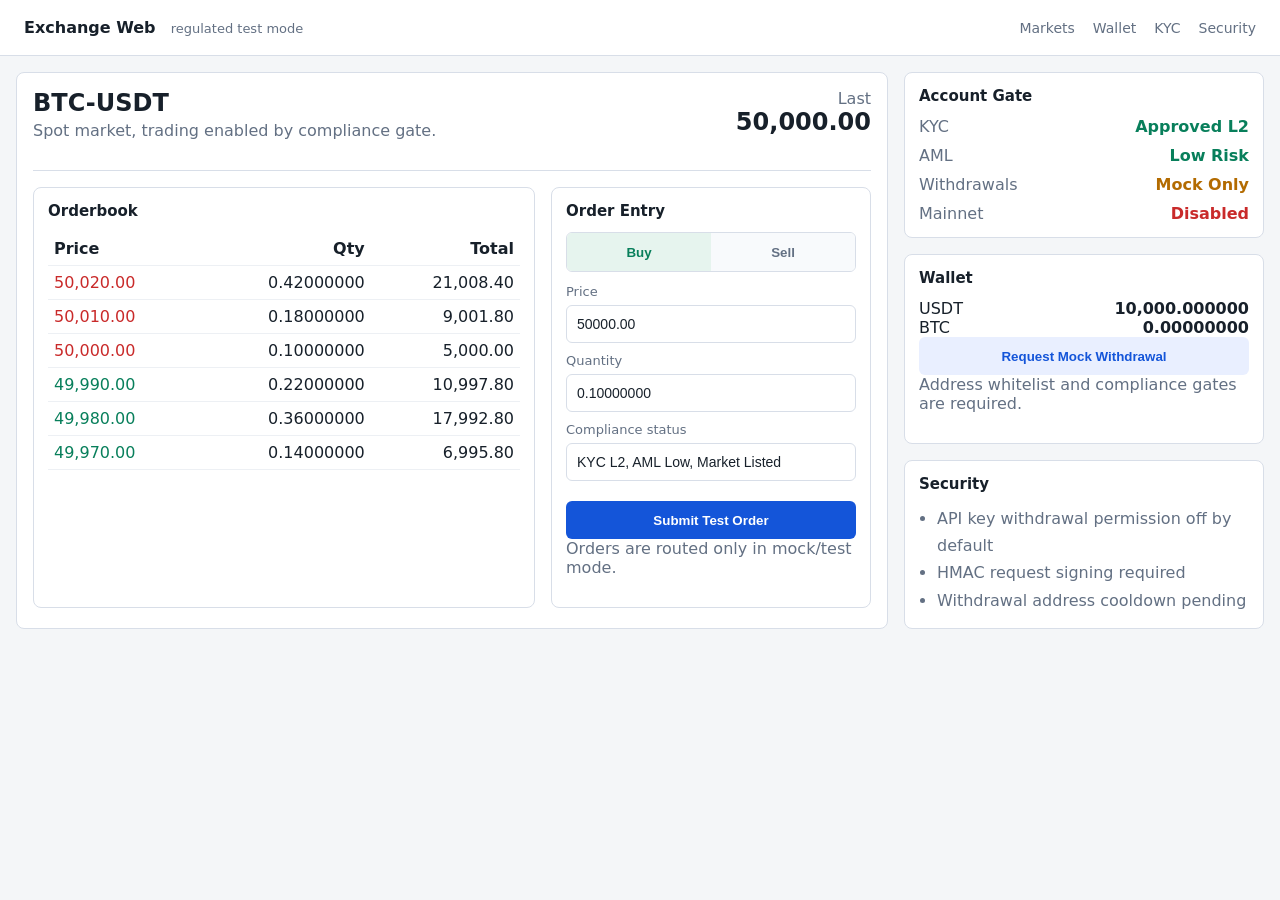
==== apps/web/index.html @ 59680c6b "Add regulated product shells and CI evidence" ====
<!doctype html>
<html lang="en">
  <head>
    <meta charset="utf-8" />
    <meta name="viewport" content="width=device-width, initial-scale=1" />
    <title>Exchange Web Console</title>
    <link rel="stylesheet" href="./styles.css" />
  </head>
  <body>
    <header class="topbar">
      <div>
        <strong>Exchange Web</strong>
        <span class="env">regulated test mode</span>
      </div>
      <nav>
        <a href="#markets">Markets</a>
        <a href="#wallet">Wallet</a>
        <a href="#kyc">KYC</a>
        <a href="#security">Security</a>
      </nav>
    </header>

    <main class="layout">
      <section class="market-panel" id="markets">
        <div class="panel-header">
          <div>
            <h1>BTC-USDT</h1>
            <p>Spot market, trading enabled by compliance gate.</p>
          </div>
          <div class="price-block">
            <span class="label">Last</span>
            <strong id="last-price">50,000.00</strong>
          </div>
        </div>

        <div class="trading-grid">
          <section class="orderbook">
            <h2>Orderbook</h2>
            <table>
              <thead>
                <tr><th>Price</th><th>Qty</th><th>Total</th></tr>
              </thead>
              <tbody id="asks"></tbody>
              <tbody id="bids"></tbody>
            </table>
          </section>

          <section class="ticket">
            <h2>Order Entry</h2>
            <div class="segmented" role="tablist" aria-label="side">
              <button class="active" id="buy-tab">Buy</button>
              <button id="sell-tab">Sell</button>
            </div>
            <label>
              Price
              <input id="price" value="50000.00" inputmode="decimal" />
            </label>
            <label>
              Quantity
              <input id="quantity" value="0.10000000" inputmode="decimal" />
            </label>
            <label>
              Compliance status
              <input value="KYC L2, AML Low, Market Listed" readonly />
            </label>
            <button class="primary" id="submit-order">Submit Test Order</button>
            <p class="notice" id="order-result">Orders are routed only in mock/test mode.</p>
          </section>
        </div>
      </section>

      <aside class="side-panel">
        <section id="kyc">
          <h2>Account Gate</h2>
          <dl class="status-list">
            <div><dt>KYC</dt><dd class="ok">Approved L2</dd></div>
            <div><dt>AML</dt><dd class="ok">Low Risk</dd></div>
            <div><dt>Withdrawals</dt><dd class="warn">Mock Only</dd></div>
            <div><dt>Mainnet</dt><dd class="blocked">Disabled</dd></div>
          </dl>
        </section>

        <section id="wallet">
          <h2>Wallet</h2>
          <div class="balance-row"><span>USDT</span><strong>10,000.000000</strong></div>
          <div class="balance-row"><span>BTC</span><strong>0.00000000</strong></div>
          <button id="withdraw" class="secondary">Request Mock Withdrawal</button>
          <p class="notice" id="wallet-result">Address whitelist and compliance gates are required.</p>
        </section>

        <section id="security">
          <h2>Security</h2>
          <ul class="checks">
            <li>API key withdrawal permission off by default</li>
            <li>HMAC request signing required</li>
            <li>Withdrawal address cooldown pending</li>
          </ul>
        </section>
      </aside>
    </main>

    <script src="./app.js"></script>
  </body>
</html>
---- apps/web/styles.css ----
:root {
  color-scheme: light;
  font-family: Inter, ui-sans-serif, system-ui, -apple-system, BlinkMacSystemFont, "Segoe UI", sans-serif;
  --bg: #f4f6f8;
  --panel: #ffffff;
  --line: #d8dee8;
  --text: #17202a;
  --muted: #637083;
  --green: #087f5b;
  --red: #c92a2a;
  --amber: #b36b00;
  --blue: #1455d9;
}

* {
  box-sizing: border-box;
}

body {
  margin: 0;
  background: var(--bg);
  color: var(--text);
}

.topbar {
  height: 56px;
  display: flex;
  align-items: center;
  justify-content: space-between;
  padding: 0 24px;
  border-bottom: 1px solid var(--line);
  background: var(--panel);
}

.topbar nav {
  display: flex;
  gap: 18px;
}

a {
  color: var(--muted);
  text-decoration: none;
  font-size: 14px;
}

.env {
  margin-left: 10px;
  color: var(--muted);
  font-size: 13px;
}

.layout {
  display: grid;
  grid-template-columns: minmax(0, 1fr) 360px;
  gap: 16px;
  padding: 16px;
}

.market-panel,
.side-panel section,
.orderbook,
.ticket {
  background: var(--panel);
  border: 1px solid var(--line);
  border-radius: 8px;
}

.market-panel {
  padding: 16px;
}

.panel-header {
  display: flex;
  justify-content: space-between;
  gap: 16px;
  border-bottom: 1px solid var(--line);
  padding-bottom: 14px;
}

h1,
h2,
p {
  margin-top: 0;
}

h1 {
  font-size: 24px;
  margin-bottom: 4px;
}

h2 {
  font-size: 15px;
  margin-bottom: 12px;
}

p,
.label,
.notice,
dt {
  color: var(--muted);
}

.price-block {
  text-align: right;
}

.price-block strong {
  display: block;
  font-size: 24px;
}

.trading-grid {
  display: grid;
  grid-template-columns: minmax(360px, 1fr) 320px;
  gap: 16px;
  margin-top: 16px;
}

.orderbook,
.ticket,
.side-panel section {
  padding: 14px;
}

table {
  width: 100%;
  border-collapse: collapse;
  font-variant-numeric: tabular-nums;
}

th,
td {
  padding: 7px 6px;
  text-align: right;
  border-bottom: 1px solid #edf0f4;
}

th:first-child,
td:first-child {
  text-align: left;
}

.ask td:first-child {
  color: var(--red);
}

.bid td:first-child {
  color: var(--green);
}

.segmented {
  display: grid;
  grid-template-columns: 1fr 1fr;
  border: 1px solid var(--line);
  border-radius: 6px;
  overflow: hidden;
  margin-bottom: 12px;
}

.segmented button,
.secondary,
.primary {
  min-height: 38px;
  border: 0;
  font-weight: 650;
  cursor: pointer;
}

.segmented button {
  background: #f8fafc;
  color: var(--muted);
}

.segmented .active {
  background: #e6f4ee;
  color: var(--green);
}

label {
  display: grid;
  gap: 6px;
  margin: 10px 0;
  font-size: 13px;
  color: var(--muted);
}

input {
  height: 38px;
  border: 1px solid var(--line);
  border-radius: 6px;
  padding: 0 10px;
  font-size: 14px;
  color: var(--text);
  background: #fff;
}

.primary {
  width: 100%;
  margin-top: 10px;
  border-radius: 6px;
  color: #fff;
  background: var(--blue);
}

.secondary {
  width: 100%;
  border-radius: 6px;
  color: var(--blue);
  background: #e9efff;
}

.side-panel {
  display: grid;
  gap: 16px;
  align-content: start;
}

.status-list {
  display: grid;
  gap: 10px;
  margin: 0;
}

.status-list div,
.balance-row {
  display: flex;
  justify-content: space-between;
  gap: 16px;
}

dd {
  margin: 0;
  font-weight: 650;
}

.ok {
  color: var(--green);
}

.warn {
  color: var(--amber);
}

.blocked {
  color: var(--red);
}

.checks {
  margin: 0;
  padding-left: 18px;
  color: var(--muted);
  line-height: 1.7;
}

@media (max-width: 980px) {
  .layout,
  .trading-grid {
    grid-template-columns: 1fr;
  }

  .topbar {
    height: auto;
    align-items: flex-start;
    gap: 10px;
    flex-direction: column;
    padding: 14px 16px;
  }
}
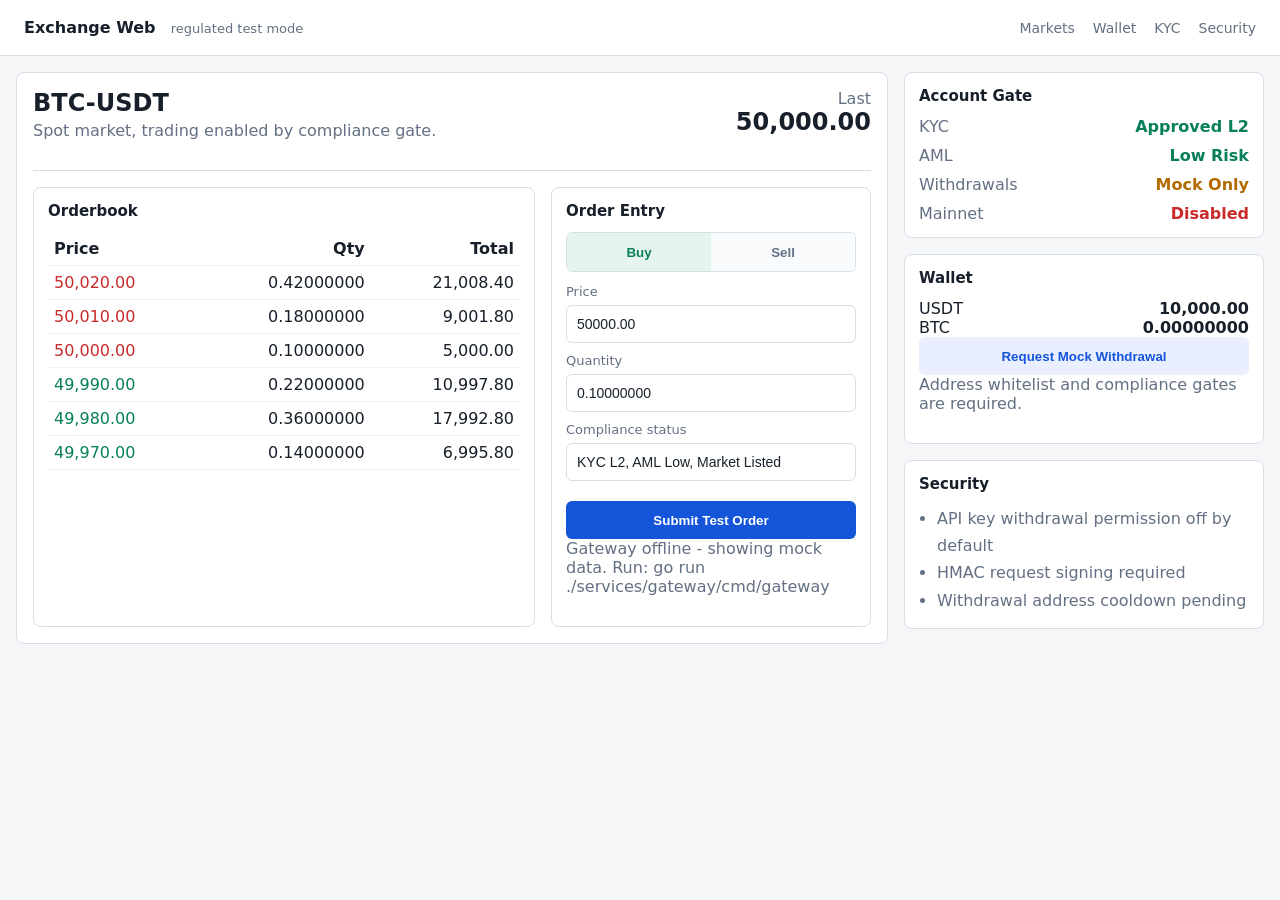
==== commit 34e89638: "Implement spot trading core, wallet-ledger funding, matching recovery, and public market data Tradin" ====
--- a/apps/web/index.html
+++ b/apps/web/index.html
@@ -82,8 +82,8 @@
 
         <section id="wallet">
           <h2>Wallet</h2>
-          <div class="balance-row"><span>USDT</span><strong>10,000.000000</strong></div>
-          <div class="balance-row"><span>BTC</span><strong>0.00000000</strong></div>
+          <div class="balance-row"><span>USDT</span><strong id="balance-usdt">10,000.00</strong></div>
+          <div class="balance-row"><span>BTC</span><strong id="balance-btc">0.00000000</strong></div>
           <button id="withdraw" class="secondary">Request Mock Withdrawal</button>
           <p class="notice" id="wallet-result">Address whitelist and compliance gates are required.</p>
         </section>
